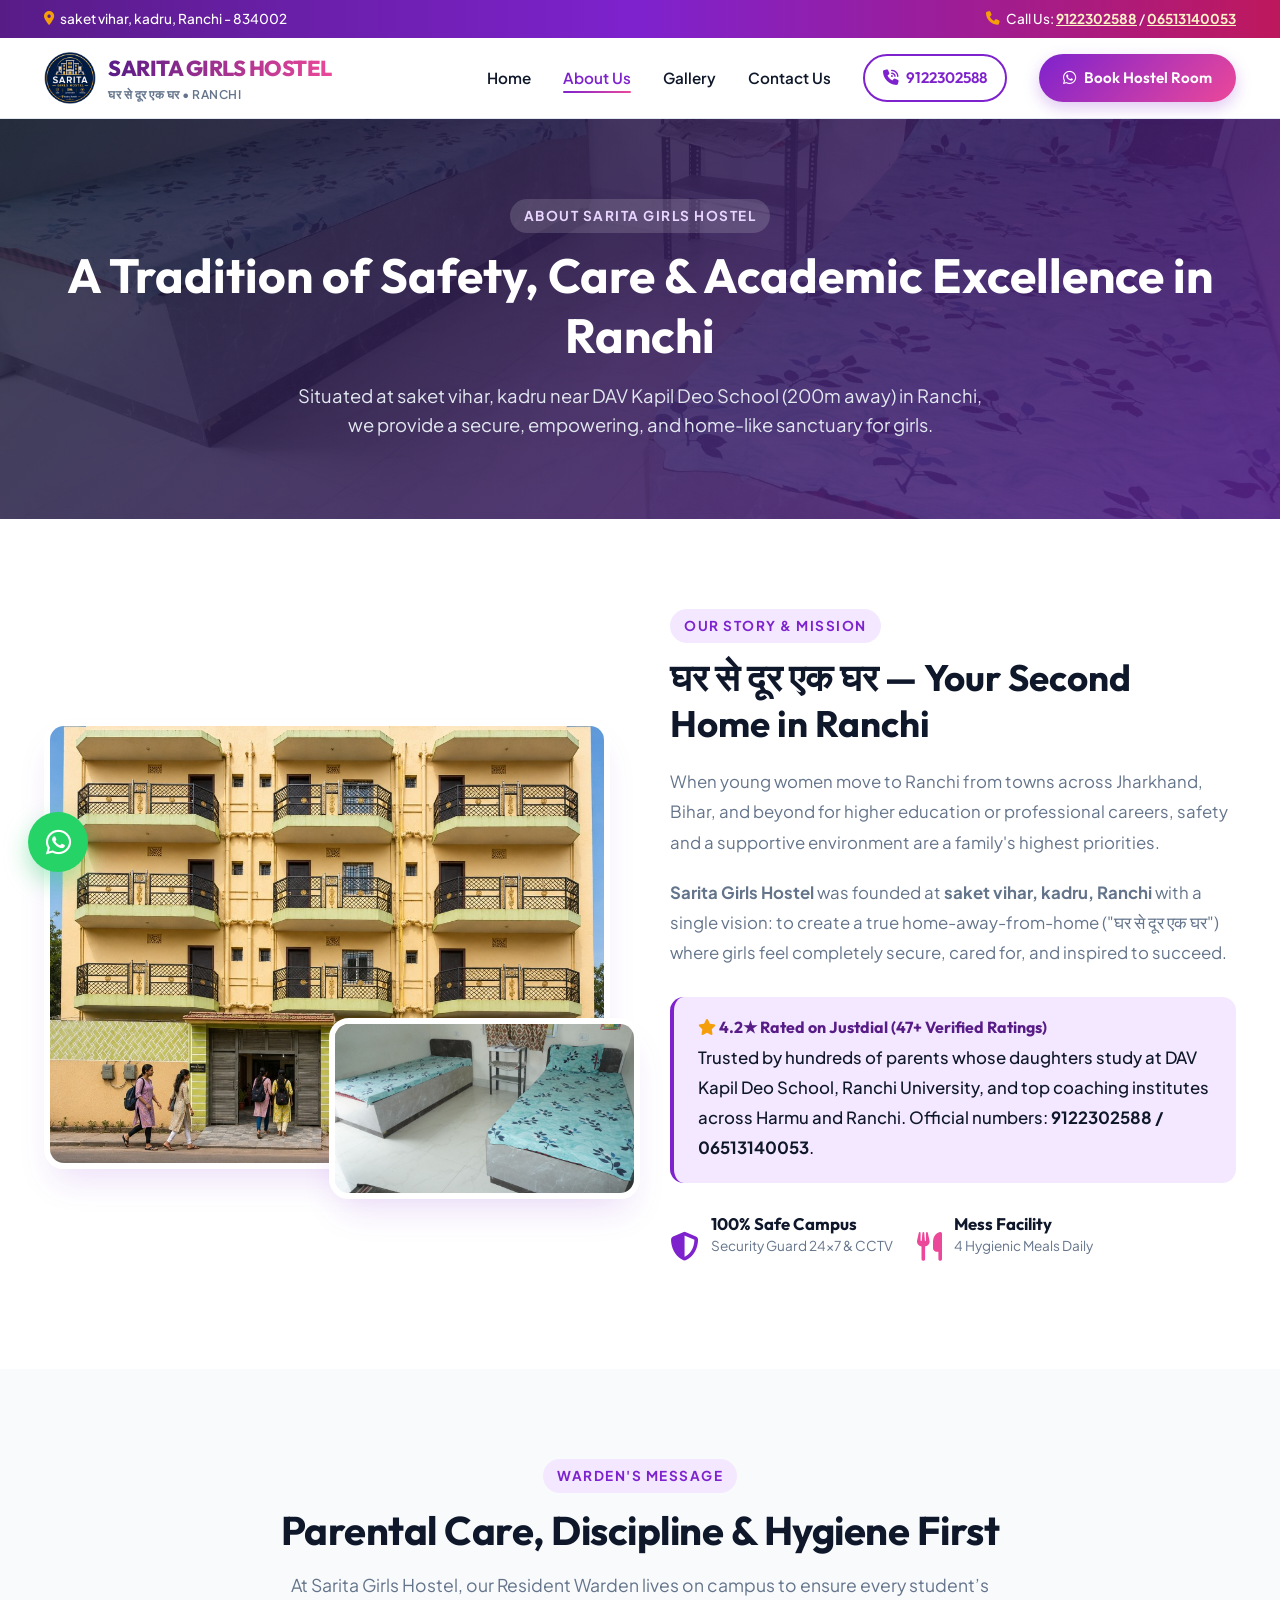
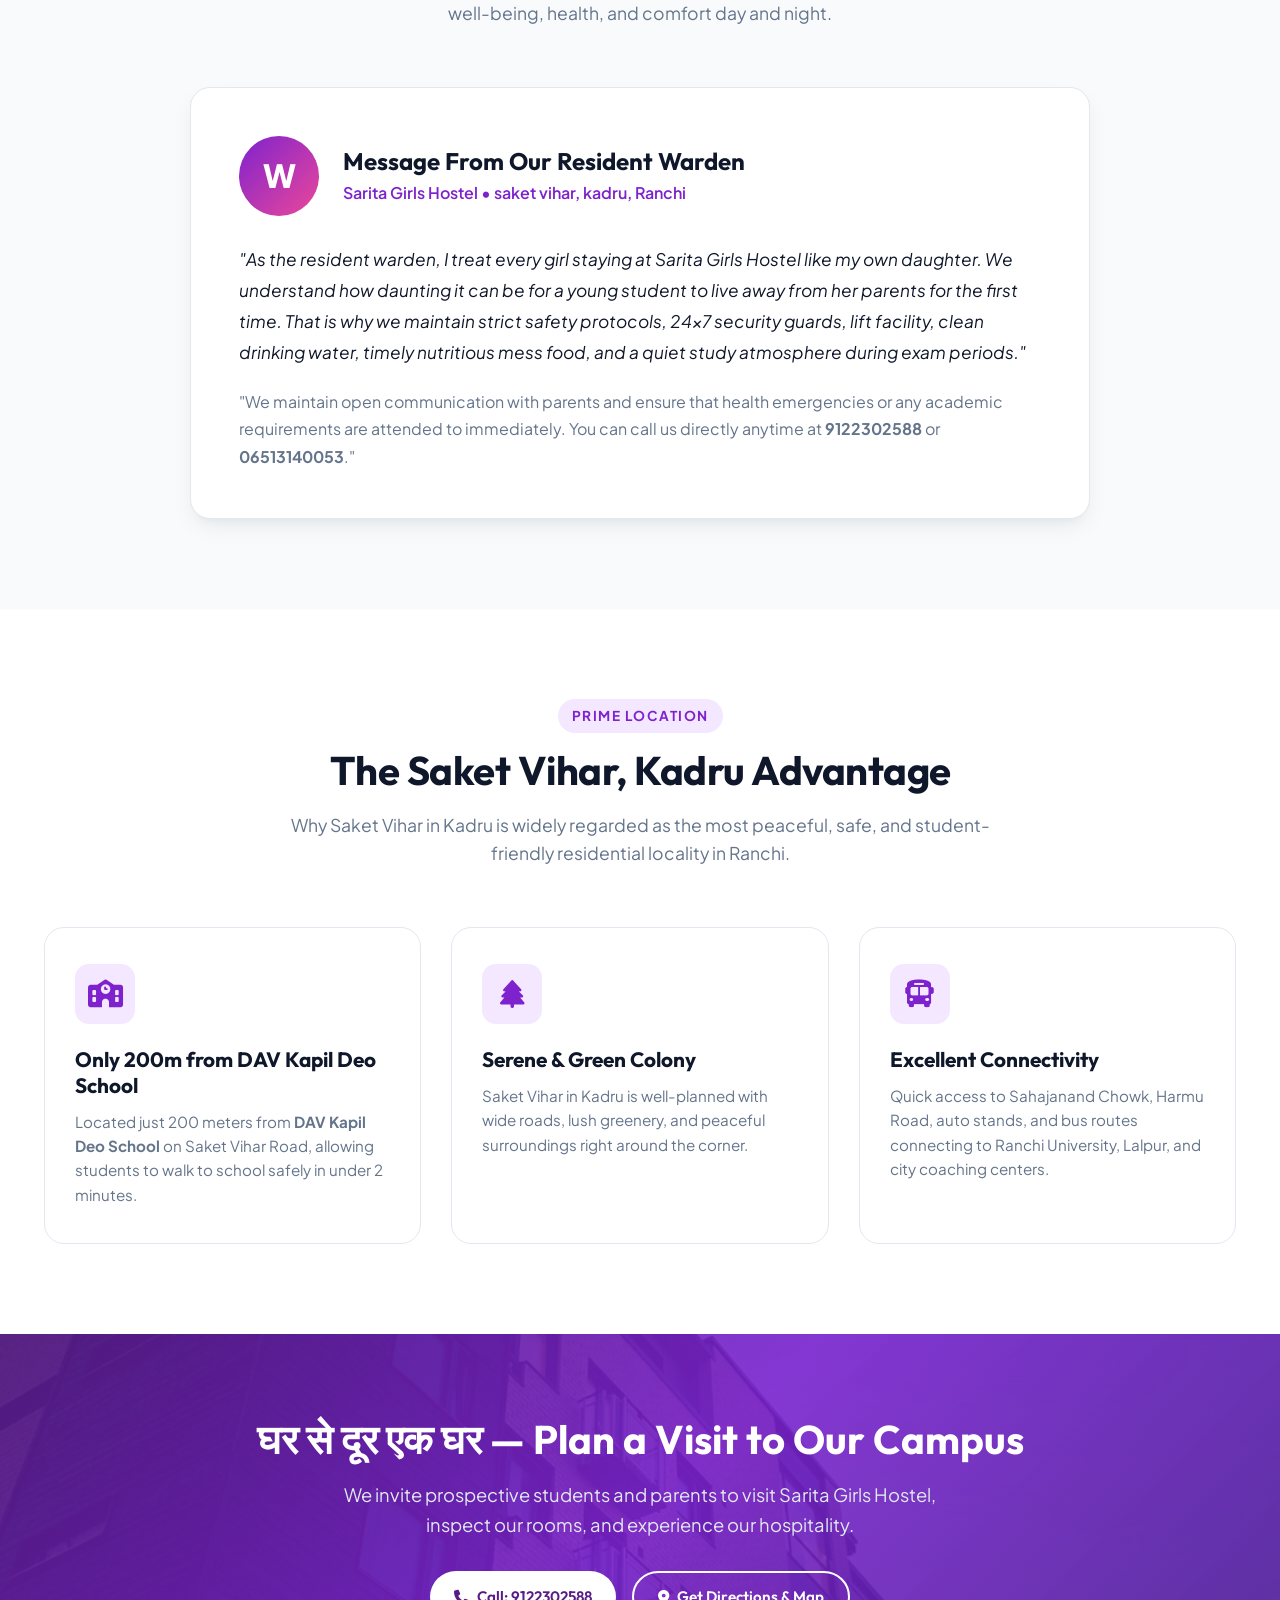
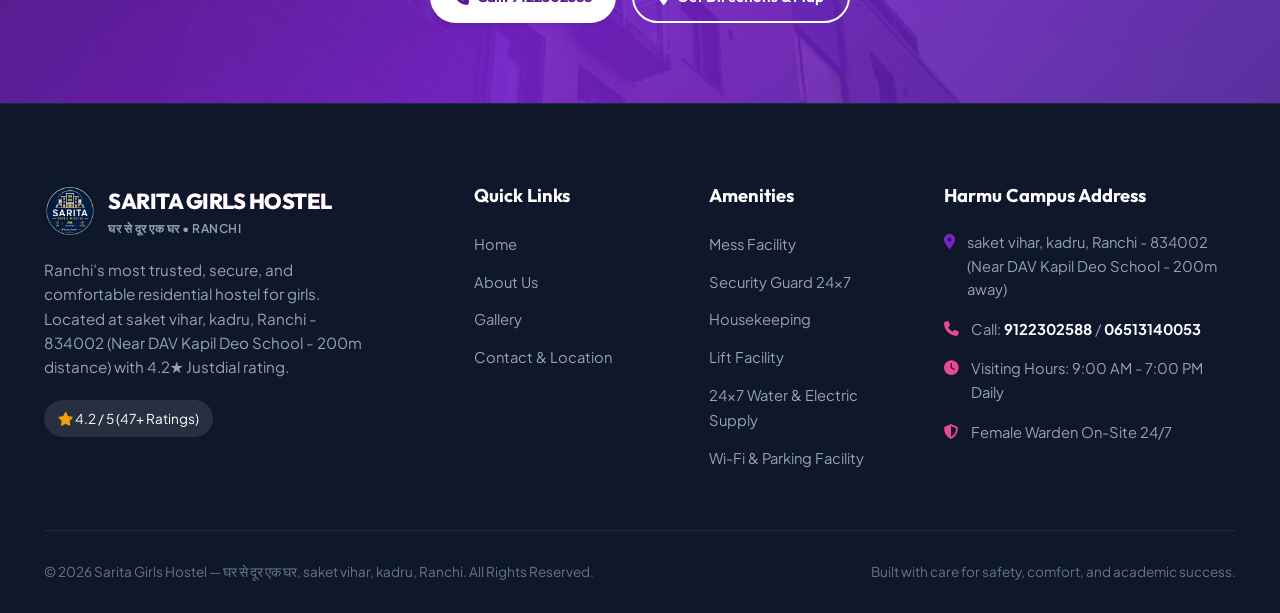
==== about.html @ 7ff2994f "first commit" ====
<!DOCTYPE html>
<html lang="en">
<head>
  <meta charset="UTF-8">
  <meta name="viewport" content="width=device-width, initial-scale=1.0">
  <title>About Us - Sarita Girls Hostel (घर से दूर एक घर) | Saket Vihar, Kadru, Ranchi</title>
  <meta name="description" content="Learn about Sarita Girls Hostel - A Home Away From Home. Saket Vihar, Kadru, Ranchi - 834002 (Near DAV Kapil Deo School).">
  <link rel="stylesheet" href="https://cdnjs.cloudflare.com/ajax/libs/font-awesome/6.5.1/css/all.min.css">
  <link rel="stylesheet" href="style.css">
</head>
<body>

  <!-- Top Announcement Bar -->
  <div class="top-bar">
    <div class="container">
      <div class="top-bar-item">
        <i class="fa-solid fa-location-dot"></i>
        <span>saket vihar, kadru, Ranchi - 834002</span>
      </div>
      <div class="top-bar-item">
        <i class="fa-solid fa-phone"></i>
        <span>Call Us: 
          <a href="tel:9122302588" style="color: #fef3c7; font-weight: 700; text-decoration: underline;">9122302588</a> / 
          <a href="tel:06513140053" style="color: #fef3c7; font-weight: 700; text-decoration: underline;">06513140053</a>
        </span>
      </div>
    </div>
  </div>

  <!-- Navigation Bar -->
  <header class="navbar" id="navbar">
    <div class="container nav-container">
      <a href="index.html" class="brand-logo">
        <img src="images/logo.png" alt="Sarita Girls Hostel Logo" class="logo-img" style="height: 52px; width: auto; object-fit: contain;">
        <div class="logo-text">
          <span class="logo-title">SARITA GIRLS HOSTEL</span>
          <span class="logo-tagline">घर से दूर एक घर • RANCHI</span>
        </div>
      </a>

      <button class="mobile-toggle" id="mobileToggle" aria-label="Toggle Navigation">
        <i class="fa-solid fa-bars"></i>
      </button>

      <ul class="nav-links" id="navLinks">
        <li><a href="index.html" class="nav-link">Home</a></li>
        <li><a href="about.html" class="nav-link active">About Us</a></li>
        <li><a href="gallery.html" class="nav-link">Gallery</a></li>
        <li><a href="contact.html" class="nav-link">Contact Us</a></li>
        <li>
          <a href="tel:9122302588" class="btn btn-outline" style="padding: 10px 18px;">
            <i class="fa-solid fa-phone-volume"></i> 9122302588
          </a>
        </li>
        <li>
          <a href="https://wa.me/919122302588?text=Hello%2C%20I%20want%20to%20book%20a%20hostel%20room%20in%20Sarita%20Girls%20Hostel" target="_blank" rel="noopener noreferrer" class="btn btn-primary">
            <i class="fa-brands fa-whatsapp"></i> Book Hostel Room
          </a>
        </li>
      </ul>
    </div>
  </header>

  <!-- About Hero Banner -->
  <section class="about-hero">
    <div class="container">
      <span class="section-tag" style="background: rgba(255,255,255,0.15); color: #e9d5ff;">ABOUT SARITA GIRLS HOSTEL</span>
      <h1>A Tradition of Safety, Care & Academic Excellence in Ranchi</h1>
      <p>
        Situated at saket vihar, kadru near DAV Kapil Deo School (200m away) in Ranchi, we provide a secure, empowering, and home-like sanctuary for girls.
      </p>
    </div>
  </section>

  <!-- Our Story & Mission Section -->
  <section class="section">
    <div class="container about-grid">
      <div class="about-image-stack">
        <div class="about-main-img">
          <img src="images/hostel-front.jpg" alt="Sarita Girls Hostel Exterior Saket Vihar Kadru Ranchi" onerror="this.src='https://images.unsplash.com/photo-1529156069898-49953e39b3ac?auto=format&fit=crop&w=800&q=80'">
        </div>
        <div class="about-sub-img">
          <img src="images/3.jpg" alt="Student Community Sarita Girls Hostel Ranchi" onerror="this.src='https://images.unsplash.com/photo-1497366216548-37526070297c?auto=format&fit=crop&w=800&q=80'">
        </div>
      </div>

      <div class="about-content">
        <span class="section-tag">OUR STORY & MISSION</span>
        <h2>घर से दूर एक घर — Your Second Home in Ranchi</h2>
        <p>
          When young women move to Ranchi from towns across Jharkhand, Bihar, and beyond for higher education or professional careers, safety and a supportive environment are a family's highest priorities.
        </p>
        <p>
          <strong>Sarita Girls Hostel</strong> was founded at <strong>saket vihar, kadru, Ranchi</strong> with a single vision: to create a true home-away-from-home ("घर से दूर एक घर") where girls feel completely secure, cared for, and inspired to succeed.
        </p>

        <div class="highlight-box">
          <h4><i class="fa-solid fa-star" style="color: var(--gold);"></i> 4.2★ Rated on Justdial (47+ Verified Ratings)</h4>
          <p>
            Trusted by hundreds of parents whose daughters study at DAV Kapil Deo School, Ranchi University, and top coaching institutes across Harmu and Ranchi. Official numbers: <strong>9122302588 / 06513140053</strong>.
          </p>
        </div>

        <div style="display: flex; gap: 24px; margin-top: 30px; flex-wrap: wrap;">
          <div style="display: flex; align-items: center; gap: 12px;">
            <i class="fa-solid fa-shield-halved" style="font-size: 1.8rem; color: var(--primary);"></i>
            <div>
              <h5 style="font-size: 1.05rem;">100% Safe Campus</h5>
              <p style="font-size: 0.85rem; color: var(--text-muted);">Security Guard 24x7 & CCTV</p>
            </div>
          </div>

          <div style="display: flex; align-items: center; gap: 12px;">
            <i class="fa-solid fa-utensils" style="font-size: 1.8rem; color: var(--accent);"></i>
            <div>
              <h5 style="font-size: 1.05rem;">Mess Facility</h5>
              <p style="font-size: 0.85rem; color: var(--text-muted);">4 Hygienic Meals Daily</p>
            </div>
          </div>
        </div>
      </div>
    </div>
  </section>

  <!-- Warden & Management Note -->
  <section class="section section-light">
    <div class="container">
      <div class="section-header">
        <span class="section-tag">WARDEN'S MESSAGE</span>
        <h2 class="section-title">Parental Care, Discipline & Hygiene First</h2>
        <p class="section-subtitle">
          At Sarita Girls Hostel, our Resident Warden lives on campus to ensure every student’s well-being, health, and comfort day and night.
        </p>
      </div>

      <div style="background: #ffffff; border-radius: var(--radius-lg); padding: 48px; border: 1px solid var(--border-color); box-shadow: var(--shadow-lg); max-width: 900px; margin: 0 auto;">
        <div style="display: flex; align-items: center; gap: 24px; margin-bottom: 28px; flex-wrap: wrap;">
          <div style="width: 80px; height: 80px; border-radius: var(--radius-full); background: linear-gradient(135deg, var(--primary) 0%, var(--accent) 100%); color: white; display: flex; align-items: center; justify-content: center; font-size: 2rem; font-weight: 800;">
            W
          </div>
          <div>
            <h3 style="font-size: 1.5rem; margin-bottom: 4px;">Message From Our Resident Warden</h3>
            <p style="color: var(--primary); font-weight: 600;">Sarita Girls Hostel • saket vihar, kadru, Ranchi</p>
          </div>
        </div>
        <p style="color: var(--text-main); font-size: 1.08rem; line-height: 1.8; margin-bottom: 20px; font-style: italic;">
          "As the resident warden, I treat every girl staying at Sarita Girls Hostel like my own daughter. We understand how daunting it can be for a young student to live away from her parents for the first time. That is why we maintain strict safety protocols, 24x7 security guards, lift facility, clean drinking water, timely nutritious mess food, and a quiet study atmosphere during exam periods."
        </p>
        <p style="color: var(--text-muted); font-size: 1rem; line-height: 1.7;">
          "We maintain open communication with parents and ensure that health emergencies or any academic requirements are attended to immediately. You can call us directly anytime at <strong>9122302588</strong> or <strong>06513140053</strong>."
        </p>
      </div>
    </div>
  </section>

  <!-- Why Harmu Housing Colony is the Best Location -->
  <section class="section">
    <div class="container">
      <div class="section-header">
        <span class="section-tag">PRIME LOCATION</span>
        <h2 class="section-title">The Saket Vihar, Kadru Advantage</h2>
        <p class="section-subtitle">
          Why Saket Vihar in Kadru is widely regarded as the most peaceful, safe, and student-friendly residential locality in Ranchi.
        </p>
      </div>

      <div class="features-grid">
        <div class="feature-card">
          <div class="feature-icon"><i class="fa-solid fa-school"></i></div>
          <h3 class="feature-title">Only 200m from DAV Kapil Deo School</h3>
          <p class="feature-desc">
            Located just 200 meters from <strong>DAV Kapil Deo School</strong> on Saket Vihar Road, allowing students to walk to school safely in under 2 minutes.
          </p>
        </div>

        <div class="feature-card">
          <div class="feature-icon"><i class="fa-solid fa-tree"></i></div>
          <h3 class="feature-title">Serene & Green Colony</h3>
          <p class="feature-desc">
            Saket Vihar in Kadru is well-planned with wide roads, lush greenery, and peaceful surroundings right around the corner.
          </p>
        </div>

        <div class="feature-card">
          <div class="feature-icon"><i class="fa-solid fa-bus"></i></div>
          <h3 class="feature-title">Excellent Connectivity</h3>
          <p class="feature-desc">
            Quick access to Sahajanand Chowk, Harmu Road, auto stands, and bus routes connecting to Ranchi University, Lalpur, and city coaching centers.
          </p>
        </div>
      </div>
    </div>
  </section>

  <!-- CTA Banner -->
  <section class="cta-section">
    <div class="container">
      <h2>घर से दूर एक घर — Plan a Visit to Our Campus</h2>
      <p>
        We invite prospective students and parents to visit Sarita Girls Hostel, inspect our rooms, and experience our hospitality.
      </p>
      <div style="display: flex; gap: 16px; justify-content: center; flex-wrap: wrap;">
        <a href="tel:9122302588" class="btn btn-white">
          <i class="fa-solid fa-phone"></i> Call: 9122302588
        </a>
        <a href="contact.html" class="btn btn-outline" style="border-color: white; color: white;">
          <i class="fa-solid fa-location-dot"></i> Get Directions & Map
        </a>
      </div>
    </div>
  </section>

  <!-- Footer -->
  <footer class="footer">
    <div class="container">
      <div class="footer-grid">
        <div class="footer-brand">
          <a href="index.html" class="brand-logo" style="color: white;">
            <img src="images/logo.png" alt="Sarita Girls Hostel Logo" class="logo-img"
              style="height: 52px; width: auto; object-fit: contain;">
            <div class="logo-text">
              <span class="logo-title" style="color: white; -webkit-text-fill-color: white;">SARITA GIRLS HOSTEL</span>
              <span class="logo-tagline" style="color: #94a3b8;">घर से दूर एक घर • RANCHI</span>
            </div>
          </a>
          <p>
            Ranchi’s most trusted, secure, and comfortable residential hostel for girls. Located at saket vihar, kadru, Ranchi - 834002 (Near DAV Kapil Deo School - 200m distance) with 4.2★ Justdial rating.
          </p>
          <div style="display: flex; gap: 12px; margin-top: 16px;">
            <span style="background: rgba(255,255,255,0.1); padding: 8px 14px; border-radius: var(--radius-full); font-size: 0.85rem;">
              <i class="fa-solid fa-star" style="color: var(--gold);"></i> 4.2 / 5 (47+ Ratings)
            </span>
          </div>
        </div>

        <div>
          <h4 class="footer-title">Quick Links</h4>
          <ul class="footer-links">
            <li><a href="index.html">Home</a></li>
            <li><a href="about.html">About Us</a></li>
            <li><a href="gallery.html">Gallery</a></li>
            <li><a href="contact.html">Contact & Location</a></li>
          </ul>
        </div>

        <div>
          <h4 class="footer-title">Amenities</h4>
          <ul class="footer-links">
            <li><a href="#">Mess Facility</a></li>
            <li><a href="#">Security Guard 24x7</a></li>
            <li><a href="#">Housekeeping</a></li>
            <li><a href="#">Lift Facility</a></li>
            <li><a href="#">24x7 Water & Electric Supply</a></li>
            <li><a href="#">Wi-Fi & Parking Facility</a></li>
          </ul>
        </div>

        <div>
          <h4 class="footer-title">Harmu Campus Address</h4>
          <ul class="footer-contact-list">
            <li>
              <i class="fa-solid fa-location-dot" style="color: var(--primary); margin-top: 4px;"></i>
              <span>saket vihar, kadru, Ranchi - 834002 (Near DAV Kapil Deo School - 200m away)</span>
            </li>
            <li>
              <i class="fa-solid fa-phone"></i>
              <span>Call: <a href="tel:9122302588" style="color: #ffffff; font-weight: 700;">9122302588</a> / <a href="tel:06513140053" style="color: #ffffff; font-weight: 700;">06513140053</a></span>
            </li>
            <li>
              <i class="fa-solid fa-clock"></i>
              <span>Visiting Hours: 9:00 AM - 7:00 PM Daily</span>
            </li>
            <li>
              <i class="fa-solid fa-shield-halved"></i>
              <span>Female Warden On-Site 24/7</span>
            </li>
          </ul>
        </div>
      </div>

      <div class="footer-bottom">
        <p>&copy; 2026 Sarita Girls Hostel — घर से दूर एक घर, saket vihar, kadru, Ranchi. All Rights Reserved.</p>
        <p>Built with care for safety, comfort, and academic success.</p>
      </div>
    </div>
  </footer>

  <!-- Floating Direct WhatsApp Button -->
  <a href="https://wa.me/919122302588" target="_blank" rel="noopener noreferrer" class="float-wa" title="Chat on WhatsApp: +91 91223 02588" aria-label="WhatsApp Inquiry">
    <i class="fa-brands fa-whatsapp"></i>
  </a>

  <!-- Modal Dialog -->
  <div class="modal-overlay" id="visitModal">
    <div class="modal-box">
      <button class="modal-close" id="closeModalBtn" aria-label="Close Modal">
        <i class="fa-solid fa-times"></i>
      </button>
      <span class="section-tag" style="margin-bottom: 8px;">CAMPUS VISIT & INQUIRY</span>
      <h3 style="font-size: 1.6rem; margin-bottom: 8px;">Schedule Your Visit to Sarita Girls Hostel</h3>
      <p style="color: var(--text-muted); font-size: 0.92rem; margin-bottom: 24px;">
        Fill out this form or call us directly at <strong>9122302588</strong> or <strong>06513140053</strong> to confirm your visit time.
      </p>

      <form id="visitForm">
        <div class="form-group">
          <label class="form-label" for="modalName">Student / Visitor Name *</label>
          <input type="text" id="modalName" class="form-input" placeholder="Enter full name" required>
        </div>

        <div class="form-grid-2">
          <div class="form-group">
            <label class="form-label" for="modalPhone">Phone / WhatsApp *</label>
            <input type="tel" id="modalPhone" class="form-input" placeholder="+91 98765 43210" required>
          </div>
          <div class="form-group">
            <label class="form-label" for="modalDate">Preferred Visit Date</label>
            <input type="date" id="modalDate" class="form-input">
          </div>
        </div>

        <div class="form-group">
          <label class="form-label" for="modalRoomSelect">Room Type Preference</label>
          <select id="modalRoomSelect" class="form-select">
            <option value="Double Sharing Room (2-Seater)">Double Sharing Room (2-Seater)</option>
            <option value="Single Private Room (1-Seater)">Single Private Room (1-Seater)</option>
            <option value="Triple Sharing Room (3-Seater)">Triple Sharing Room (3-Seater)</option>
            <option value="General Inquiry">General Inquiry / Need Guidance</option>
          </select>
        </div>

        <div class="form-group">
          <label class="form-label" for="modalMsg">Any Specific Question or Requirement?</label>
          <textarea id="modalMsg" class="form-textarea" rows="3" placeholder="E.g., Joining date, coaching institute name, meal queries..."></textarea>
        </div>

        <button type="submit" class="btn btn-primary" style="width: 100%; padding: 14px;">
          <i class="fa-solid fa-paper-plane"></i> Submit Visit Request
        </button>
      </form>
    </div>
  </div>

  <!-- Toast Notification -->
  <div class="toast" id="toastNotification">
    <i class="fa-solid fa-circle-check"></i>
    <span id="toastMessage">Success message goes here.</span>
  </div>

  <script src="script.js"></script>
</body>
</html>
---- style.css ----
@import url('https://fonts.googleapis.com/css2?family=Outfit:wght@300;400;500;600;700;800&family=Plus+Jakarta+Sans:wght@400;500;600;700&display=swap');

:root {
  --primary: #7e22ce;
  --primary-light: #a855f7;
  --primary-dark: #581c87;
  --primary-subtle: #f3e8ff;
  --accent: #ec4899;
  --accent-light: #f472b6;
  --accent-dark: #be185d;
  --gold: #f59e0b;
  --gold-light: #fef3c7;
  --emerald: #10b981;
  --emerald-light: #d1fae5;
  
  --bg-main: #ffffff;
  --bg-subtle: #f8fafc;
  --bg-card: #ffffff;
  --bg-dark: #0f172a;
  --bg-dark-subtle: #1e293b;
  
  --text-main: #0f172a;
  --text-muted: #64748b;
  --text-light: #f8fafc;
  
  --border-color: #e2e8f0;
  --border-light: rgba(168, 85, 247, 0.15);
  
  --shadow-sm: 0 1px 3px rgba(15, 23, 42, 0.06), 0 1px 2px rgba(15, 23, 42, 0.04);
  --shadow-md: 0 4px 6px -1px rgba(15, 23, 42, 0.08), 0 2px 4px -1px rgba(15, 23, 42, 0.04);
  --shadow-lg: 0 10px 25px -5px rgba(15, 23, 42, 0.08), 0 8px 10px -6px rgba(15, 23, 42, 0.04);
  --shadow-xl: 0 20px 35px -10px rgba(126, 34, 206, 0.15);
  --shadow-glow: 0 0 25px rgba(168, 85, 247, 0.25);

  --radius-sm: 8px;
  --radius-md: 14px;
  --radius-lg: 20px;
  --radius-full: 9999px;
  
  --transition: all 0.3s cubic-bezier(0.4, 0, 0.2, 1);
}

* {
  margin: 0;
  padding: 0;
  box-sizing: border-box;
  word-wrap: break-word;
  overflow-wrap: break-word;
}

img, iframe, video {
  max-width: 100%;
  height: auto;
}

html {
  scroll-behavior: smooth;
  width: 100%;
  max-width: 100%;
  overflow-x: hidden !important;
  position: relative;
}

body {
  font-family: 'Plus Jakarta Sans', sans-serif;
  color: var(--text-main);
  background-color: var(--bg-main);
  line-height: 1.6;
  width: 100%;
  max-width: 100%;
  overflow-x: hidden !important;
  position: relative;
  -webkit-font-smoothing: antialiased;
}

h1, h2, h3, h4, h5, h6 {
  font-family: 'Outfit', sans-serif;
  font-weight: 700;
  line-height: 1.25;
  color: var(--text-main);
}

a {
  text-decoration: none;
  color: inherit;
  transition: var(--transition);
}

img {
  max-width: 100%;
  height: auto;
  display: block;
}

/* Container */
.container {
  width: 100%;
  max-width: 1240px;
  margin: 0 auto;
  padding: 0 24px;
}

/* Top Announcement Bar */
.top-bar {
  background: linear-gradient(90deg, var(--primary-dark) 0%, var(--primary) 50%, var(--accent-dark) 100%);
  color: #ffffff;
  font-size: 0.85rem;
  font-weight: 500;
  padding: 8px 0;
  text-align: center;
}

.top-bar .container {
  display: flex;
  justify-content: space-between;
  align-items: center;
  flex-wrap: wrap;
  gap: 12px;
}

.top-bar-item {
  display: flex;
  align-items: center;
  gap: 6px;
}

.top-bar-item i {
  color: var(--gold);
}

/* Navigation */
.navbar {
  position: sticky;
  top: 0;
  z-index: 1000;
  background: rgba(255, 255, 255, 0.92);
  backdrop-filter: blur(12px);
  -webkit-backdrop-filter: blur(12px);
  border-bottom: 1px solid var(--border-color);
  transition: var(--transition);
}

.navbar.scrolled {
  box-shadow: var(--shadow-md);
}

.nav-container {
  display: flex;
  justify-content: space-between;
  align-items: center;
  height: 80px;
}

.brand-logo {
  display: flex;
  align-items: center;
  gap: 12px;
}

.logo-img {
  height: 52px;
  width: auto;
  object-fit: contain;
  transition: transform 0.3s ease;
}

.brand-logo:hover .logo-img {
  transform: scale(1.05);
}

.logo-text {
  display: flex;
  flex-direction: column;
}

.logo-title {
  font-family: 'Outfit', sans-serif;
  font-weight: 800;
  font-size: 1.35rem;
  background: linear-gradient(90deg, var(--primary-dark), var(--accent));
  -webkit-background-clip: text;
  -webkit-text-fill-color: transparent;
  letter-spacing: -0.5px;
}

.logo-tagline {
  font-size: 0.75rem;
  color: var(--text-muted);
  font-weight: 600;
  letter-spacing: 0.5px;
  text-transform: uppercase;
}

.nav-links {
  display: flex;
  align-items: center;
  gap: 32px;
  list-style: none;
}

.nav-link {
  font-weight: 600;
  font-size: 0.95rem;
  color: var(--text-main);
  position: relative;
  padding: 6px 0;
}

.nav-link:hover,
.nav-link.active {
  color: var(--primary);
}

.nav-link::after {
  content: '';
  position: absolute;
  bottom: 0;
  left: 0;
  width: 0%;
  height: 2px;
  background: linear-gradient(90deg, var(--primary), var(--accent));
  transition: var(--transition);
  border-radius: 2px;
}

.nav-link:hover::after,
.nav-link.active::after {
  width: 100%;
}

/* Buttons */
.btn {
  display: inline-flex;
  align-items: center;
  justify-content: center;
  gap: 8px;
  font-family: 'Outfit', sans-serif;
  font-weight: 600;
  font-size: 0.95rem;
  padding: 12px 24px;
  border-radius: var(--radius-full);
  border: none;
  cursor: pointer;
  transition: var(--transition);
  text-align: center;
}

.btn-primary {
  background: linear-gradient(135deg, var(--primary) 0%, var(--accent) 100%);
  color: #ffffff;
  box-shadow: 0 6px 16px rgba(126, 34, 206, 0.25);
}

.btn-primary:hover {
  transform: translateY(-2px);
  box-shadow: 0 10px 22px rgba(126, 34, 206, 0.35);
}

.btn-secondary {
  background: var(--primary-subtle);
  color: var(--primary-dark);
}

.btn-secondary:hover {
  background: #e9d5ff;
  transform: translateY(-2px);
}

.btn-outline {
  background: transparent;
  color: var(--primary);
  border: 2px solid var(--primary);
}

.btn-outline:hover {
  background: var(--primary);
  color: #ffffff;
  transform: translateY(-2px);
}

.btn-white {
  background: #ffffff;
  color: var(--primary-dark);
  box-shadow: var(--shadow-md);
}

.btn-white:hover {
  background: #f8fafc;
  transform: translateY(-2px);
}

/* Mobile Toggle */
.mobile-toggle {
  display: none;
  background: none;
  border: none;
  font-size: 1.5rem;
  color: var(--text-main);
  cursor: pointer;
}

/* Hero Section */
.hero {
  position: relative;
  padding: 80px 0 100px;
  background: radial-gradient(circle at 80% 20%, rgba(236, 72, 153, 0.08) 0%, rgba(126, 34, 206, 0.05) 40%, transparent 80%),
              linear-gradient(180deg, rgba(255, 255, 255, 0.94) 0%, rgba(248, 250, 252, 0.96) 100%),
              url('images/exterior.jpg') center/cover no-repeat;
  overflow: hidden;
}

.hero-grid {
  display: grid;
  grid-template-columns: 1.1fr 0.9fr;
  align-items: center;
  gap: 50px;
}

.hero-badge {
  display: inline-flex;
  align-items: center;
  gap: 8px;
  background: #fef3c7;
  color: #b45309;
  font-weight: 700;
  font-size: 0.85rem;
  padding: 6px 14px;
  border-radius: var(--radius-full);
  margin-bottom: 20px;
  border: 1px solid #fde68a;
  box-shadow: var(--shadow-sm);
}

.hero-badge i {
  color: var(--gold);
}

.hero-title {
  font-size: 3.5rem;
  letter-spacing: -1.5px;
  margin-bottom: 20px;
  color: var(--text-main);
}

.hero-title span {
  background: linear-gradient(135deg, var(--primary) 0%, var(--accent) 100%);
  -webkit-background-clip: text;
  -webkit-text-fill-color: transparent;
}

.hero-subtitle {
  font-size: 1.15rem;
  color: var(--text-muted);
  margin-bottom: 32px;
  max-width: 580px;
}

.hero-location-tag {
  display: inline-flex;
  align-items: center;
  gap: 8px;
  background: #f1f5f9;
  color: var(--text-main);
  font-weight: 600;
  font-size: 0.9rem;
  padding: 8px 16px;
  border-radius: var(--radius-sm);
  margin-bottom: 30px;
  border-left: 4px solid var(--primary);
}

.hero-actions {
  display: flex;
  align-items: center;
  gap: 16px;
  flex-wrap: wrap;
}

.hero-stats {
  display: grid;
  grid-template-columns: repeat(4, 1fr);
  gap: 32px;
  width: 100%;
  margin-top: 60px;
  padding-top: 36px;
  border-top: 1px solid var(--border-color);
  text-align: center;
}

.stat-item {
  display: flex;
  flex-direction: column;
  align-items: center;
  text-align: center;
}

.stat-value {
  font-family: 'Outfit', sans-serif;
  font-size: 1.85rem;
  font-weight: 800;
  color: var(--primary-dark);
}

.stat-label {
  font-size: 0.85rem;
  color: var(--text-muted);
  font-weight: 600;
}

/* Hero Image Collage */
.hero-visual {
  position: relative;
}

.hero-card-img {
  position: relative;
  border-radius: 28px;
  overflow: hidden;
  box-shadow: 0 30px 70px -15px rgba(126, 34, 206, 0.4), 0 0 50px -10px rgba(236, 72, 153, 0.25);
  border: 4px solid #ffffff;
  transition: transform 0.6s cubic-bezier(0.16, 1, 0.3, 1), box-shadow 0.6s ease;
}

.hero-card-img:hover {
  transform: translateY(-8px);
  box-shadow: 0 40px 90px -15px rgba(126, 34, 206, 0.55), 0 0 65px -5px rgba(236, 72, 153, 0.35);
}

.hero-card-img img {
  width: 100%;
  height: 480px;
  object-fit: cover;
  display: block;
  transition: transform 0.8s cubic-bezier(0.16, 1, 0.3, 1);
}

.hero-card-img:hover img {
  transform: scale(1.04);
}

/* Stunning Trust Strip Below Hero Image */
.hero-trust-bar {
  margin-top: 24px;
  display: grid;
  grid-template-columns: repeat(3, 1fr);
  gap: 16px;
}

.trust-badge-item {
  background: rgba(255, 255, 255, 0.95);
  backdrop-filter: blur(12px);
  border: 1px solid rgba(226, 232, 240, 0.9);
  padding: 16px 14px;
  border-radius: var(--radius-md);
  box-shadow: 0 10px 25px -5px rgba(15, 23, 42, 0.08);
  display: flex;
  align-items: center;
  gap: 12px;
  transition: all 0.3s ease;
}

.trust-badge-item:hover {
  transform: translateY(-4px);
  box-shadow: 0 15px 30px -5px rgba(126, 34, 206, 0.18);
  border-color: var(--primary-light);
  background: #ffffff;
}

.trust-icon {
  width: 46px;
  height: 46px;
  border-radius: 12px;
  display: flex;
  align-items: center;
  justify-content: center;
  font-size: 1.25rem;
  flex-shrink: 0;
}

.trust-text h4 {
  font-size: 0.92rem;
  font-weight: 700;
  color: var(--text-main);
  margin-bottom: 2px;
}

.trust-text p {
  font-size: 0.76rem;
  color: var(--text-muted);
  margin: 0;
  line-height: 1.3;
}

/* Section Common */
.section {
  padding: 90px 0;
}

.section-light {
  background-color: var(--bg-subtle);
}

.section-dark {
  background-color: var(--bg-dark);
  color: #ffffff;
}

.section-header {
  text-align: center;
  max-width: 720px;
  margin: 0 auto 60px;
}

.section-header.left-align {
  text-align: left;
  margin: 0 0 40px;
}

.section-tag {
  display: inline-block;
  font-size: 0.85rem;
  font-weight: 700;
  color: var(--primary);
  text-transform: uppercase;
  letter-spacing: 1.5px;
  margin-bottom: 12px;
  background: var(--primary-subtle);
  padding: 6px 14px;
  border-radius: var(--radius-full);
}

.section-title {
  font-size: 2.5rem;
  margin-bottom: 16px;
  letter-spacing: -0.5px;
}

.section-subtitle {
  font-size: 1.1rem;
  color: var(--text-muted);
}

.section-dark .section-title {
  color: #ffffff;
}

.section-dark .section-subtitle {
  color: #94a3b8;
}

/* Quick Filter Bar */
.filter-card {
  background: #ffffff;
  padding: 24px 32px;
  border-radius: var(--radius-lg);
  box-shadow: var(--shadow-lg);
  margin-top: -50px;
  position: relative;
  z-index: 10;
  border: 1px solid var(--border-color);
  display: flex;
  align-items: center;
  justify-content: space-between;
  gap: 24px;
  flex-wrap: wrap;
}

.filter-group {
  display: flex;
  align-items: center;
  gap: 16px;
  flex: 1;
  min-width: 200px;
}

.filter-icon {
  width: 44px;
  height: 44px;
  border-radius: var(--radius-sm);
  background: var(--primary-subtle);
  color: var(--primary);
  display: flex;
  align-items: center;
  justify-content: center;
  font-size: 1.2rem;
}

.filter-select {
  border: none;
  background: transparent;
  font-family: inherit;
  font-weight: 600;
  font-size: 1rem;
  color: var(--text-main);
  outline: none;
  cursor: pointer;
  width: 100%;
}

.filter-divider {
  width: 1px;
  height: 40px;
  background: var(--border-color);
}

/* Features / Highlights Grid */
.features-grid {
  display: grid;
  grid-template-columns: repeat(auto-fit, minmax(320px, 1fr));
  gap: 30px;
}

.feature-card {
  background: #ffffff;
  padding: 36px 30px;
  border-radius: var(--radius-lg);
  border: 1px solid var(--border-color);
  transition: var(--transition);
  position: relative;
  overflow: hidden;
}

.feature-card::before {
  content: '';
  position: absolute;
  top: 0;
  left: 0;
  width: 100%;
  height: 4px;
  background: linear-gradient(90deg, var(--primary), var(--accent));
  opacity: 0;
  transition: var(--transition);
}

.feature-card:hover {
  transform: translateY(-8px);
  box-shadow: var(--shadow-lg);
  border-color: var(--primary-light);
}

.feature-card:hover::before {
  opacity: 1;
}

.feature-icon {
  width: 60px;
  height: 60px;
  border-radius: var(--radius-md);
  background: var(--primary-subtle);
  color: var(--primary);
  display: flex;
  align-items: center;
  justify-content: center;
  font-size: 1.75rem;
  margin-bottom: 22px;
  transition: var(--transition);
}

.feature-card:hover .feature-icon {
  background: var(--primary);
  color: #ffffff;
}

.feature-title {
  font-size: 1.3rem;
  margin-bottom: 12px;
}

.feature-desc {
  color: var(--text-muted);
  font-size: 0.95rem;
}

/* Rooms & Tariff Grid */
.rooms-grid {
  display: grid;
  grid-template-columns: repeat(auto-fit, minmax(340px, 1fr));
  gap: 30px;
}

.room-card {
  background: #ffffff;
  border-radius: var(--radius-lg);
  overflow: hidden;
  box-shadow: var(--shadow-md);
  border: 1px solid var(--border-color);
  transition: var(--transition);
  display: flex;
  flex-direction: column;
}

.room-card:hover {
  transform: translateY(-8px);
  box-shadow: var(--shadow-xl);
}

.room-image-wrap {
  position: relative;
  height: 240px;
  overflow: hidden;
}

.room-image-wrap img {
  width: 100%;
  height: 100%;
  object-fit: cover;
  transition: transform 0.6s ease;
}

.room-card:hover .room-image-wrap img {
  transform: scale(1.06);
}

.room-tag {
  position: absolute;
  top: 16px;
  left: 16px;
  background: var(--primary);
  color: white;
  font-size: 0.8rem;
  font-weight: 700;
  padding: 6px 14px;
  border-radius: var(--radius-full);
  box-shadow: var(--shadow-sm);
}

.room-badge-right {
  position: absolute;
  top: 16px;
  right: 16px;
  background: rgba(255, 255, 255, 0.95);
  color: var(--emerald);
  font-size: 0.8rem;
  font-weight: 700;
  padding: 6px 12px;
  border-radius: var(--radius-full);
  display: flex;
  align-items: center;
  gap: 4px;
}

.room-content {
  padding: 28px;
  flex-grow: 1;
  display: flex;
  flex-direction: column;
}

.room-title {
  font-size: 1.4rem;
  margin-bottom: 8px;
}

.room-location {
  display: flex;
  align-items: center;
  gap: 6px;
  color: var(--text-muted);
  font-size: 0.9rem;
  margin-bottom: 20px;
}

.room-features {
  list-style: none;
  margin-bottom: 24px;
  display: flex;
  flex-direction: column;
  gap: 10px;
}

.room-features li {
  display: flex;
  align-items: center;
  gap: 10px;
  font-size: 0.92rem;
  color: var(--text-main);
}

.room-features li i {
  color: var(--primary);
  font-size: 1rem;
}

.room-footer {
  margin-top: auto;
  padding-top: 20px;
  border-top: 1px solid var(--border-color);
  display: flex;
  align-items: center;
  justify-content: space-between;
}

.room-price-wrap .price-label {
  font-size: 0.8rem;
  color: var(--text-muted);
  display: block;
}

.room-price-wrap .price-value {
  font-family: 'Outfit', sans-serif;
  font-size: 1.5rem;
  font-weight: 800;
  color: var(--primary-dark);
}

.room-price-wrap .price-period {
  font-size: 0.85rem;
  color: var(--text-muted);
}

/* Photo Gallery Grid */
.gallery-filter {
  display: flex;
  justify-content: center;
  align-items: center;
  gap: 12px;
  flex-wrap: wrap;
  margin-bottom: 40px;
}

.filter-btn {
  background: #ffffff;
  border: 1px solid var(--border-color);
  color: var(--text-main);
  padding: 8px 20px;
  border-radius: var(--radius-full);
  font-weight: 600;
  font-size: 0.9rem;
  cursor: pointer;
  transition: var(--transition);
}

.filter-btn:hover,
.filter-btn.active {
  background: var(--primary);
  color: #ffffff;
  border-color: var(--primary);
  box-shadow: 0 4px 12px rgba(126, 34, 206, 0.25);
}

.gallery-grid {
  display: grid;
  grid-template-columns: repeat(auto-fill, minmax(350px, 1fr));
  gap: 24px;
}

.gallery-item {
  position: relative;
  border-radius: var(--radius-lg);
  overflow: hidden;
  height: 280px;
  box-shadow: var(--shadow-md);
  cursor: pointer;
}

.gallery-item img {
  width: 100%;
  height: 100%;
  object-fit: cover;
  transition: transform 0.6s ease;
}

.gallery-item:hover img {
  transform: scale(1.08);
}

.gallery-overlay {
  position: absolute;
  bottom: 0;
  left: 0;
  width: 100%;
  background: linear-gradient(180deg, transparent 0%, rgba(15, 23, 42, 0.85) 100%);
  padding: 24px;
  color: white;
  transform: translateY(10px);
  opacity: 0.9;
  transition: var(--transition);
}

.gallery-item:hover .gallery-overlay {
  transform: translateY(0);
  opacity: 1;
}

.gallery-overlay h4 {
  font-size: 1.15rem;
  margin-bottom: 4px;
  color: white;
}

.gallery-overlay p {
  font-size: 0.85rem;
  color: #e2e8f0;
}

/* Testimonials / Justdial Reviews */
.reviews-banner {
  display: flex;
  align-items: center;
  justify-content: space-between;
  background: linear-gradient(135deg, var(--primary-dark) 0%, var(--primary) 100%);
  color: white;
  padding: 28px 36px;
  border-radius: var(--radius-lg);
  margin-bottom: 40px;
  box-shadow: var(--shadow-xl);
  flex-wrap: wrap;
  gap: 20px;
}

.reviews-badge-big {
  display: flex;
  align-items: center;
  gap: 20px;
}

.reviews-score {
  font-family: 'Outfit', sans-serif;
  font-size: 2.8rem;
  font-weight: 800;
  color: var(--gold);
  line-height: 1;
}

.reviews-text h3 {
  color: white;
  font-size: 1.35rem;
  margin-bottom: 4px;
  font-weight: 700;
}

.reviews-stars {
  color: var(--gold);
  font-size: 1.15rem;
  margin-bottom: 4px;
}

.testimonials-grid {
  display: grid;
  grid-template-columns: repeat(auto-fit, minmax(340px, 1fr));
  gap: 30px;
}

.testimonial-card {
  background: #ffffff;
  padding: 32px;
  border-radius: var(--radius-lg);
  border: 1px solid var(--border-color);
  box-shadow: var(--shadow-md);
  position: relative;
  display: flex;
  flex-direction: column;
}

.quote-icon {
  position: absolute;
  top: 24px;
  right: 28px;
  font-size: 2.5rem;
  color: var(--primary-subtle);
}

.testimonial-stars {
  color: var(--gold);
  margin-bottom: 16px;
  font-size: 0.95rem;
}

.testimonial-text {
  font-size: 1rem;
  color: var(--text-main);
  margin-bottom: 24px;
  font-style: italic;
  line-height: 1.7;
}

.testimonial-user {
  display: flex;
  align-items: center;
  gap: 14px;
  margin-top: auto;
}

.user-avatar {
  width: 50px;
  height: 50px;
  border-radius: var(--radius-full);
  background: var(--primary-subtle);
  color: var(--primary);
  display: flex;
  align-items: center;
  justify-content: center;
  font-weight: 700;
  font-size: 1.2rem;
}

.user-info h5 {
  font-size: 1rem;
  margin-bottom: 2px;
}

.user-info p {
  font-size: 0.82rem;
  color: var(--text-muted);
}

/* FAQ Accordion */
.faq-container {
  max-width: 800px;
  margin: 0 auto;
}

.faq-item {
  background: #ffffff;
  border-radius: var(--radius-md);
  border: 1px solid var(--border-color);
  margin-bottom: 16px;
  overflow: hidden;
  transition: var(--transition);
}

.faq-item.active {
  border-color: var(--primary);
  box-shadow: var(--shadow-md);
}

.faq-question {
  display: flex;
  align-items: center;
  justify-content: space-between;
  padding: 22px 28px;
  cursor: pointer;
  font-weight: 600;
  font-size: 1.1rem;
  color: var(--text-main);
}

.faq-question i {
  color: var(--primary);
  transition: var(--transition);
}

.faq-item.active .faq-question i {
  transform: rotate(180deg);
}

.faq-answer {
  max-height: 0;
  overflow: hidden;
  transition: max-height 0.4s ease;
  padding: 0 28px;
  color: var(--text-muted);
  font-size: 0.96rem;
  line-height: 1.7;
}

.faq-item.active .faq-answer {
  max-height: 300px;
  padding: 0 28px 24px;
}

/* About Us Section styling */
.about-hero {
  background: linear-gradient(135deg, rgba(15, 23, 42, 0.82) 0%, rgba(88, 28, 135, 0.85) 100%),
              url('images/1.jpg') center/cover no-repeat;
  color: white;
  padding: 80px 0;
  text-align: center;
  position: relative;
  overflow: hidden;
}

.about-hero h1 {
  font-size: 3rem;
  color: white;
  margin-bottom: 16px;
}

.about-hero p {
  font-size: 1.15rem;
  color: #e2e8f0;
  max-width: 700px;
  margin: 0 auto;
}

.about-grid {
  display: grid;
  grid-template-columns: 1fr 1fr;
  align-items: center;
  gap: 60px;
}

.about-image-stack {
  position: relative;
}

.about-main-img {
  border-radius: var(--radius-lg);
  overflow: hidden;
  box-shadow: var(--shadow-xl);
  border: 6px solid #ffffff;
}

.about-sub-img {
  position: absolute;
  bottom: -30px;
  right: -30px;
  width: 55%;
  border-radius: var(--radius-lg);
  overflow: hidden;
  box-shadow: var(--shadow-xl);
  border: 6px solid #ffffff;
}

.about-content h2 {
  font-size: 2.3rem;
  margin-bottom: 20px;
}

.about-content p {
  color: var(--text-muted);
  font-size: 1.05rem;
  margin-bottom: 20px;
  line-height: 1.8;
}

.highlight-box {
  background: var(--primary-subtle);
  border-left: 4px solid var(--primary);
  padding: 20px 24px;
  border-radius: var(--radius-md);
  margin: 28px 0;
}

.highlight-box h4 {
  color: var(--primary-dark);
  margin-bottom: 6px;
}

.highlight-box p {
  margin: 0;
  color: var(--text-main);
  font-weight: 500;
}

/* Contact Page Styling */
.contact-grid {
  display: grid;
  grid-template-columns: 1fr 1.2fr;
  gap: 50px;
}

.contact-info-card {
  background: #ffffff;
  border-radius: var(--radius-lg);
  padding: 40px;
  border: 1px solid var(--border-color);
  box-shadow: var(--shadow-md);
}

.contact-item {
  display: flex;
  align-items: flex-start;
  gap: 20px;
  margin-bottom: 30px;
}

.contact-item-icon {
  width: 50px;
  height: 50px;
  border-radius: var(--radius-md);
  background: var(--primary-subtle);
  color: var(--primary);
  display: flex;
  align-items: center;
  justify-content: center;
  font-size: 1.4rem;
  flex-shrink: 0;
}

.contact-item-content h4 {
  font-size: 1.1rem;
  margin-bottom: 4px;
}

.contact-item-content p {
  color: var(--text-muted);
  font-size: 0.95rem;
  margin-bottom: 4px;
}

.contact-item-content a {
  color: var(--primary);
  font-weight: 600;
}

.form-card {
  background: #ffffff;
  border-radius: var(--radius-lg);
  padding: 40px;
  border: 1px solid var(--border-color);
  box-shadow: var(--shadow-lg);
}

.form-group {
  margin-bottom: 24px;
}

.form-label {
  display: block;
  font-weight: 600;
  font-size: 0.92rem;
  margin-bottom: 8px;
  color: var(--text-main);
}

.form-input,
.form-select,
.form-textarea {
  width: 100%;
  padding: 14px 18px;
  border-radius: var(--radius-sm);
  border: 1px solid var(--border-color);
  font-family: inherit;
  font-size: 0.95rem;
  color: var(--text-main);
  transition: var(--transition);
  background: var(--bg-subtle);
}

.form-input:focus,
.form-select:focus,
.form-textarea:focus {
  outline: none;
  border-color: var(--primary);
  background: #ffffff;
  box-shadow: 0 0 0 4px var(--primary-subtle);
}

.form-grid-2 {
  display: grid;
  grid-template-columns: 1fr 1fr;
  gap: 20px;
}

/* Map frame */
.map-container {
  border-radius: var(--radius-lg);
  overflow: hidden;
  box-shadow: var(--shadow-lg);
  border: 1px solid var(--border-color);
  height: 420px;
}

.map-container iframe {
  width: 100%;
  height: 100%;
  border: 0;
}

/* Modal Popup */
.modal-overlay {
  position: fixed;
  top: 0;
  left: 0;
  width: 100%;
  height: 100%;
  background: rgba(15, 23, 42, 0.75);
  backdrop-filter: blur(6px);
  z-index: 2000;
  display: flex;
  align-items: center;
  justify-content: center;
  padding: 24px;
  opacity: 0;
  visibility: hidden;
  transition: var(--transition);
}

.modal-overlay.active {
  opacity: 1;
  visibility: visible;
}

.modal-box {
  background: #ffffff;
  width: 100%;
  max-width: 550px;
  border-radius: var(--radius-lg);
  box-shadow: var(--shadow-xl);
  padding: 36px;
  position: relative;
  transform: translateY(20px);
  transition: var(--transition);
  max-height: 90vh;
  overflow-y: auto;
}

.modal-overlay.active .modal-box {
  transform: translateY(0);
}

.modal-close {
  position: absolute;
  top: 24px;
  right: 24px;
  background: var(--bg-subtle);
  border: none;
  width: 36px;
  height: 36px;
  border-radius: var(--radius-full);
  display: flex;
  align-items: center;
  justify-content: center;
  cursor: pointer;
  color: var(--text-muted);
  font-size: 1.1rem;
  transition: var(--transition);
}

.modal-close:hover {
  background: #fee2e2;
  color: #ef4444;
}

/* Toast Notification */
.toast {
  position: fixed;
  bottom: 30px;
  right: 30px;
  background: var(--bg-dark);
  color: #ffffff;
  padding: 18px 26px;
  border-radius: var(--radius-md);
  box-shadow: var(--shadow-xl);
  display: flex;
  align-items: center;
  gap: 14px;
  z-index: 3000;
  border-left: 4px solid var(--emerald);
  transform: translateY(100px);
  opacity: 0;
  transition: var(--transition);
}

.toast.show {
  transform: translateY(0);
  opacity: 1;
}

.toast i {
  color: var(--emerald);
  font-size: 1.4rem;
}

/* CTA Section */
.cta-section {
  background: linear-gradient(135deg, rgba(88, 28, 135, 0.88) 0%, rgba(126, 34, 206, 0.88) 50%, rgba(76, 29, 149, 0.90) 100%),
              url('images/exterior.jpg') center/cover no-repeat;
  color: #ffffff;
  padding: 80px 0;
  text-align: center;
  position: relative;
  overflow: hidden;
}

.cta-section h2 {
  color: white;
  font-size: 2.5rem;
  margin-bottom: 16px;
}

.cta-section p {
  color: #e2e8f0;
  font-size: 1.15rem;
  max-width: 640px;
  margin: 0 auto 32px;
}

/* Footer */
.footer {
  background: var(--bg-dark);
  color: #ffffff;
  padding: 80px 0 30px;
  border-top: 1px solid rgba(255, 255, 255, 0.08);
}

.footer-grid {
  display: grid;
  grid-template-columns: 2fr 1fr 1fr 1.5fr;
  gap: 40px;
  margin-bottom: 60px;
}

.footer-brand p {
  color: #94a3b8;
  font-size: 0.95rem;
  margin: 20px 0;
  max-width: 320px;
}

.footer-title {
  color: #ffffff;
  font-size: 1.15rem;
  margin-bottom: 24px;
}

.footer-links {
  list-style: none;
  display: flex;
  flex-direction: column;
  gap: 12px;
}

.footer-links li a {
  color: #94a3b8;
  font-size: 0.92rem;
}

.footer-links li a:hover {
  color: #ffffff;
  padding-left: 4px;
}

.footer-contact-list {
  list-style: none;
  display: flex;
  flex-direction: column;
  gap: 16px;
}

.footer-contact-list li {
  display: flex;
  align-items: flex-start;
  gap: 12px;
  color: #94a3b8;
  font-size: 0.92rem;
}

.footer-contact-list li i {
  color: var(--accent);
  margin-top: 4px;
}

.footer-bottom {
  padding-top: 30px;
  border-top: 1px solid rgba(255, 255, 255, 0.08);
  display: flex;
  justify-content: space-between;
  align-items: center;
  flex-wrap: wrap;
  gap: 16px;
  color: #64748b;
  font-size: 0.85rem;
}

/* Floating WhatsApp Button */
.float-wa {
  position: fixed;
  bottom: 28px;
  left: 28px;
  background: #25d366;
  color: #ffffff;
  width: 60px;
  height: 60px;
  border-radius: var(--radius-full);
  display: flex;
  align-items: center;
  justify-content: center;
  font-size: 1.8rem;
  box-shadow: 0 10px 25px rgba(37, 211, 102, 0.4);
  z-index: 1500;
  transition: var(--transition);
}

.float-wa:hover {
  transform: scale(1.1) rotate(6deg);
  background: #1ebc59;
}

/* ==========================================================================
   Fully Responsive Styles (Tablet, Mobile & Small Screens)
   ========================================================================== */

/* Medium Screens & Tablets (max-width: 992px) */
@media (max-width: 992px) {
  .hero-grid,
  .about-grid,
  .contact-grid {
    grid-template-columns: 1fr;
    gap: 40px;
  }

  .footer-grid {
    grid-template-columns: 1fr 1fr;
    gap: 36px;
  }

  .hero-title {
    font-size: 2.6rem;
  }

  .section-title {
    font-size: 2.2rem;
  }

  .about-hero h1,
  .contact-hero h1,
  .gallery-hero h1 {
    font-size: 2.3rem;
  }

  .about-sub-img {
    position: relative;
    bottom: 0;
    right: 0;
    width: 100%;
    margin-top: 20px;
  }

  .reviews-banner {
    padding: 30px 24px;
  }
}

/* Mobile Devices (max-width: 768px) */
@media (max-width: 768px) {
  .top-bar {
    font-size: 0.75rem;
    padding: 6px 0;
  }

  .top-bar .container {
    flex-direction: column;
    gap: 4px;
    text-align: center;
  }

  .navbar .container {
    padding: 12px 16px;
  }

  .nav-links {
    position: fixed;
    top: 74px;
    left: -100%;
    width: 100%;
    height: calc(100vh - 74px);
    background: #ffffff;
    flex-direction: column;
    padding: 32px 24px;
    transition: left 0.4s ease;
    box-shadow: var(--shadow-xl);
    z-index: 999;
    gap: 16px;
    overflow-y: auto;
  }

  .nav-links.active {
    left: 0;
  }

  .mobile-toggle {
    display: block;
  }

  .hero {
    padding: 40px 0 60px;
  }

  .hero-title {
    font-size: 1.85rem;
    line-height: 1.28;
    margin-bottom: 16px;
  }

  .hero-subtitle,
  .about-hero p,
  .section-subtitle {
    font-size: 0.95rem;
    line-height: 1.6;
  }

  .hero-location-tag {
    font-size: 0.8rem;
    padding: 6px 12px;
  }

  .hero-actions {
    flex-direction: column;
    width: 100%;
    gap: 12px;
  }

  .hero-actions .btn {
    width: 100%;
    justify-content: center;
    padding: 14px 20px;
    font-size: 0.95rem;
  }

  .hero-stats {
    display: grid;
    grid-template-columns: 1fr 1fr;
    gap: 20px;
    margin-top: 30px;
    padding-top: 24px;
  }

  .stat-value {
    font-size: 1.45rem;
  }

  .stat-label {
    font-size: 0.75rem;
  }

  .hero-card-img img {
    height: 320px;
  }

  .floating-badge {
    bottom: 12px;
    left: 12px;
    padding: 10px 14px;
    gap: 10px;
  }

  .badge-icon-wrap {
    width: 38px;
    height: 38px;
    font-size: 1.1rem;
  }

  .badge-content h4 {
    font-size: 0.85rem;
  }

  .badge-content p {
    font-size: 0.72rem;
  }

  .floating-rating {
    top: 12px;
    right: 12px;
    padding: 8px 12px;
    font-size: 0.78rem;
  }

  .section {
    padding: 50px 0;
  }

  .section-header {
    margin: 0 auto 36px;
  }

  .section-title,
  .about-content h2,
  .cta-section h2 {
    font-size: 1.6rem;
    line-height: 1.3;
  }

  .feature-title {
    font-size: 1.15rem;
  }

  .features-grid,
  .testimonials-grid,
  .gallery-grid,
  .room-grid {
    grid-template-columns: 1fr;
    gap: 20px;
  }

  .reviews-banner {
    flex-direction: column;
    align-items: stretch;
    gap: 16px;
    padding: 20px 16px;
  }

  .reviews-badge-big {
    display: flex;
    flex-direction: row;
    align-items: center;
    gap: 14px;
  }

  .reviews-score {
    font-size: 2.2rem;
    line-height: 1;
    min-width: 50px;
  }

  .reviews-text h3 {
    font-size: 1.05rem;
    line-height: 1.3;
    margin-bottom: 2px;
  }

  .reviews-text p {
    font-size: 0.82rem;
    line-height: 1.35;
    margin: 0;
    opacity: 0.95;
  }

  .reviews-banner .btn {
    flex: 1 1 auto;
    text-align: center;
    justify-content: center;
    padding: 10px 14px;
    font-size: 0.9rem;
  }

  .faq-question {
    padding: 16px 20px;
    font-size: 0.98rem;
  }

  .faq-answer {
    padding: 0 20px;
    font-size: 0.9rem;
  }

  .faq-item.active .faq-answer {
    padding: 0 20px 20px;
  }

  .cta-section {
    padding: 50px 0;
  }

  .cta-section .btn {
    width: 100%;
    justify-content: center;
  }

  .footer-grid {
    grid-template-columns: 1fr;
    gap: 32px;
  }

  .form-grid-2 {
    grid-template-columns: 1fr;
  }

  .modal-box {
    padding: 24px 18px;
    max-height: 90vh;
    overflow-y: auto;
  }

  .float-wa {
    width: 52px;
    height: 52px;
    font-size: 1.5rem;
    bottom: 20px;
    left: 20px;
  }

  .about-sub-img {
    right: 0 !important;
    bottom: -15px !important;
    width: 60% !important;
    max-width: 100% !important;
  }

  .contact-info-card,
  .form-card,
  [style*="background: var(--primary-subtle)"],
  [style*="background: var(--bg-subtle)"] {
    padding: 20px 14px !important;
    width: 100% !important;
    max-width: 100% !important;
    box-sizing: border-box !important;
  }

  .container {
    padding: 0 16px !important;
    max-width: 100% !important;
    overflow-x: hidden !important;
    box-sizing: border-box !important;
  }

  html, body {
    width: 100% !important;
    max-width: 100% !important;
    overflow-x: hidden !important;
    position: relative !important;
    margin: 0 !important;
    padding: 0 !important;
  }

  * {
    max-width: 100%;
  }

  .section,
  .hero,
  .top-bar,
  .header,
  .footer,
  .cta-section,
  .about-hero,
  .contact-hero,
  .gallery-hero,
  .navbar,
  .hero-grid,
  .about-grid,
  .contact-grid {
    width: 100% !important;
    max-width: 100% !important;
    box-sizing: border-box !important;
  }

  .about-image-stack {
    max-width: 100% !important;
    overflow: hidden !important;
  }
}

/* Small Mobile Screens (max-width: 480px) */
@media (max-width: 480px) {
  .hero-title {
    font-size: 1.55rem;
  }

  .section-title,
  .about-content h2,
  .cta-section h2,
  .about-hero h1,
  .contact-hero h1,
  .gallery-hero h1 {
    font-size: 1.38rem;
  }

  .hero-card-img img {
    height: 250px;
  }

  .floating-badge {
    display: none;
  }

  .stat-value {
    font-size: 1.3rem;
  }

  .gallery-grid {
    grid-template-columns: 1fr;
  }

  .top-bar-item {
    font-size: 0.72rem;
  }

  .reviews-score {
    font-size: 1.9rem;
    min-width: 42px;
  }

  .reviews-text h3 {
    font-size: 0.98rem;
  }

  .reviews-text p {
    font-size: 0.78rem;
  }

  .logo-img {
    height: 42px !important;
  }

  .about-sub-img {
    width: 50% !important;
    bottom: -10px !important;
    right: 0 !important;
  }

  .container {
    padding: 0 14px !important;
    max-width: 100% !important;
    overflow-x: hidden !important;
    box-sizing: border-box !important;
  }

  html, body {
    width: 100% !important;
    max-width: 100% !important;
    overflow-x: hidden !important;
    position: relative !important;
    margin: 0 !important;
    padding: 0 !important;
  }

  * {
    max-width: 100%;
  }

  .section,
  .hero,
  .top-bar,
  .header,
  .footer,
  .cta-section,
  .about-hero,
  .contact-hero,
  .gallery-hero,
  .navbar,
  .hero-grid,
  .about-grid,
  .contact-grid {
    width: 100% !important;
    max-width: 100% !important;
    box-sizing: border-box !important;
  }

  .about-image-stack {
    max-width: 100% !important;
    overflow: hidden !important;
  }
}

/* ==========================================================================
   Lightbox Modal for Gallery
   ========================================================================== */
.lightbox-overlay {
  position: fixed;
  top: 0;
  left: 0;
  width: 100%;
  height: 100%;
  background: rgba(15, 23, 42, 0.92);
  z-index: 10000;
  display: flex;
  align-items: center;
  justify-content: center;
  opacity: 0;
  pointer-events: none;
  transition: opacity 0.3s ease;
  padding: 24px;
}

.lightbox-overlay.active {
  opacity: 1;
  pointer-events: all;
}

.lightbox-content {
  position: relative;
  max-width: 900px;
  max-height: 85vh;
  border-radius: var(--radius-md);
  overflow: hidden;
  box-shadow: 0 25px 50px -12px rgba(0, 0, 0, 0.7);
  display: flex;
  align-items: center;
  justify-content: center;
}

.lightbox-content img {
  max-width: 100%;
  max-height: 85vh;
  object-fit: contain;
  display: block;
}

.lightbox-close {
  position: absolute;
  top: 24px;
  right: 24px;
  background: rgba(255, 255, 255, 0.15);
  color: white;
  border: none;
  width: 48px;
  height: 48px;
  border-radius: var(--radius-full);
  font-size: 1.5rem;
  cursor: pointer;
  display: flex;
  align-items: center;
  justify-content: center;
  transition: var(--transition);
  z-index: 10001;
}

.lightbox-close:hover {
  background: rgba(255, 255, 255, 0.3);
  transform: scale(1.1);
}
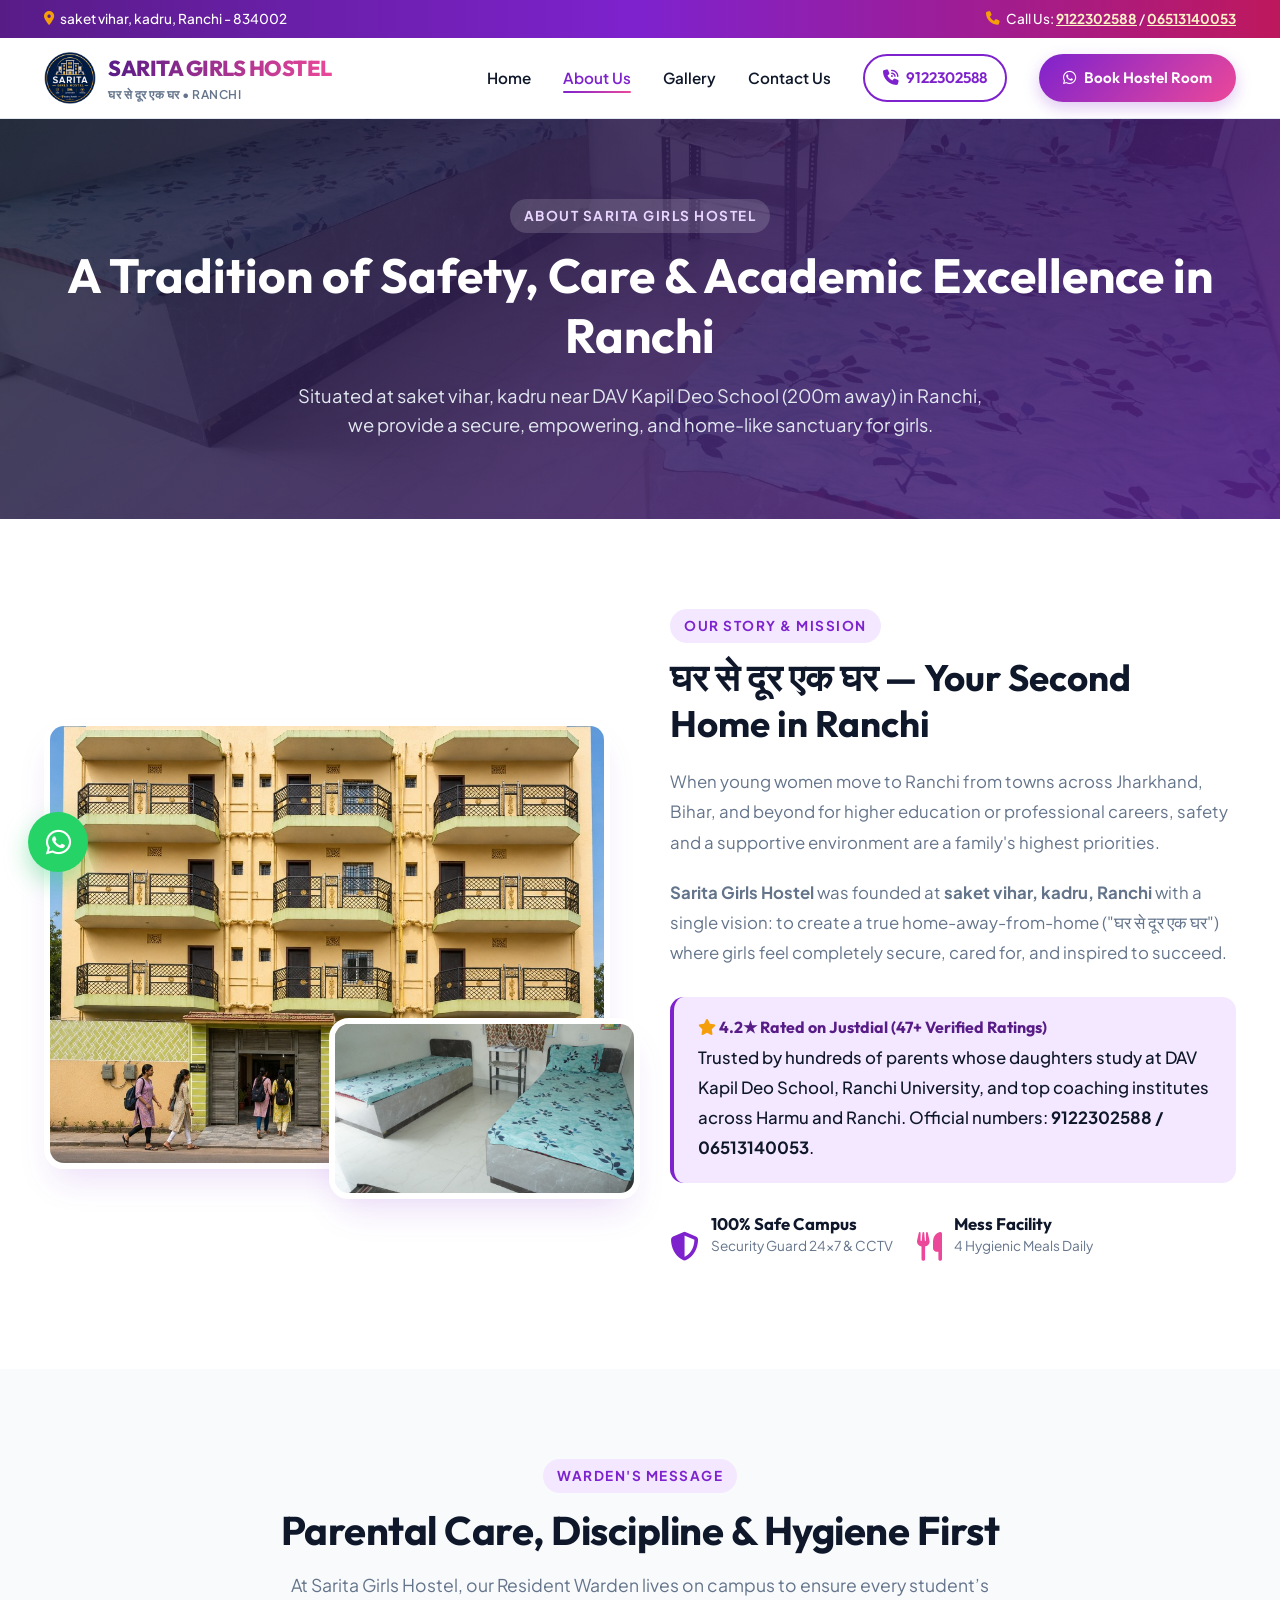
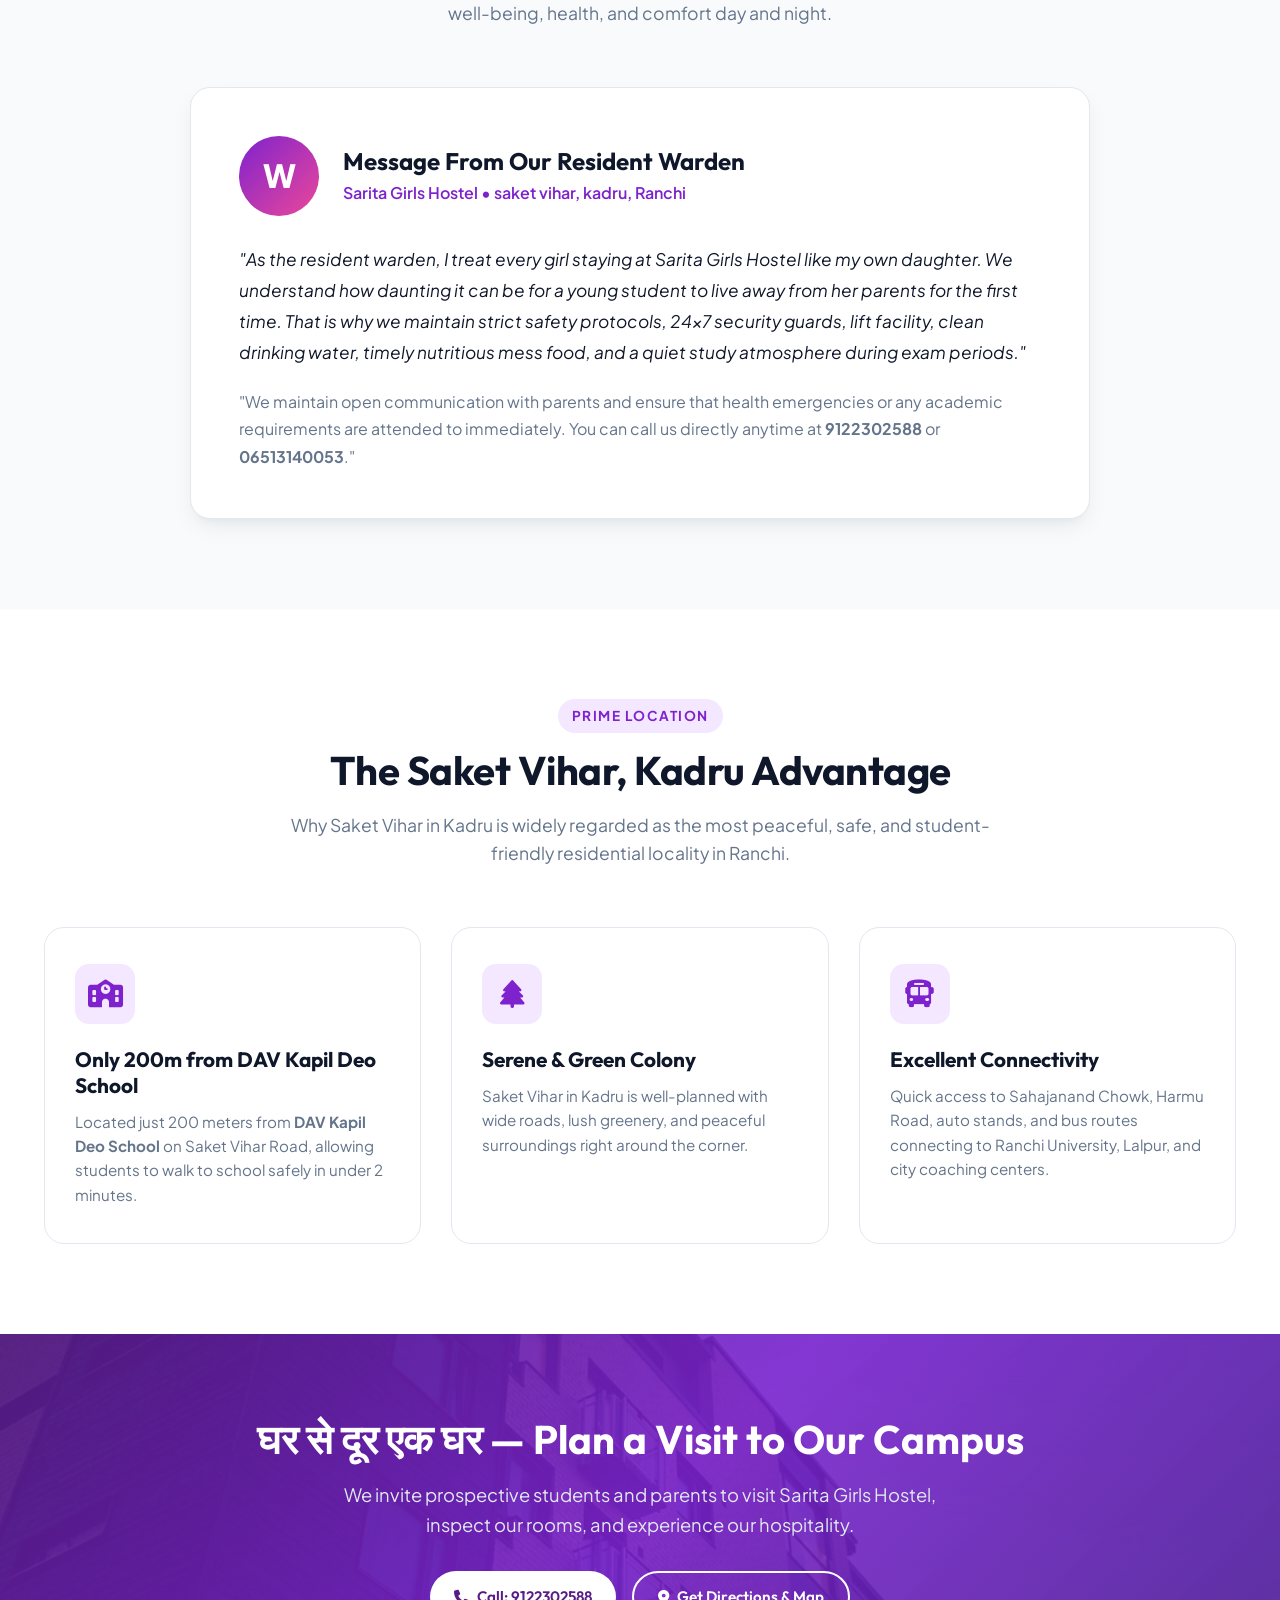
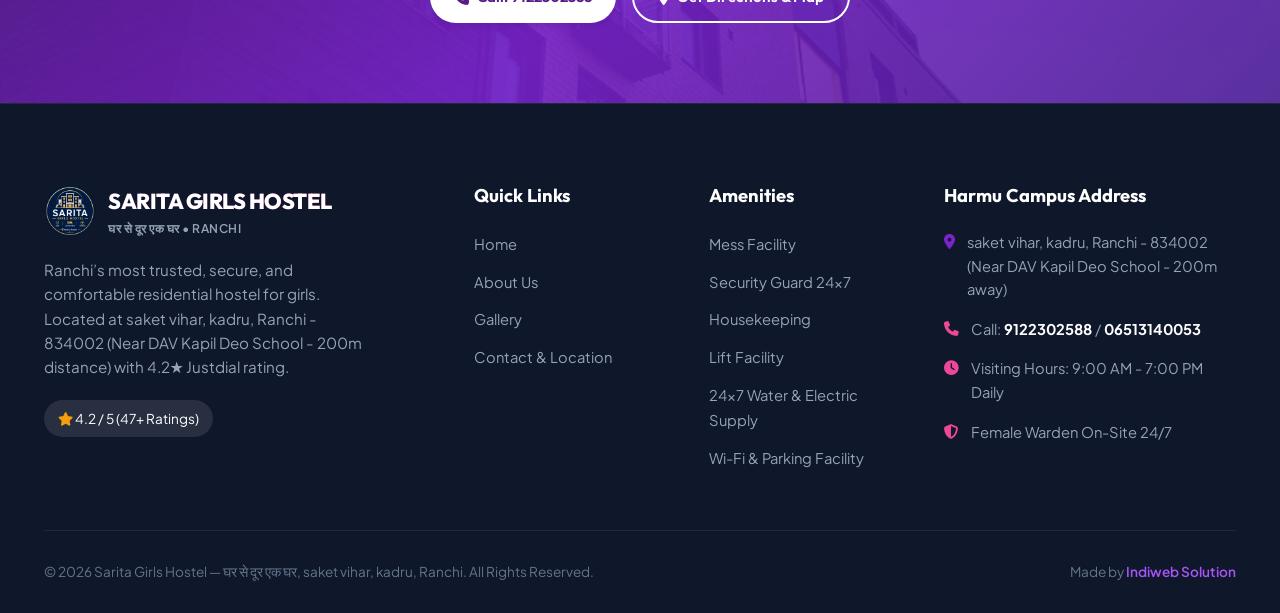
==== commit d9455519: "Update footer credit to Made by Indiweb Solution with official link" ====
--- a/about.html
+++ b/about.html
@@ -280,7 +280,7 @@
 
       <div class="footer-bottom">
         <p>&copy; 2026 Sarita Girls Hostel — घर से दूर एक घर, saket vihar, kadru, Ranchi. All Rights Reserved.</p>
-        <p>Built with care for safety, comfort, and academic success.</p>
+        <p>Made by <a href="https://indiwebsolution.in/" target="_blank" rel="noopener noreferrer" style="color: var(--primary-light); font-weight: 600;">Indiweb Solution</a></p>
       </div>
     </div>
   </footer>
--- a/style.css
+++ b/style.css
@@ -438,59 +438,6 @@
   transform: scale(1.04);
 }
 
-/* Stunning Trust Strip Below Hero Image */
-.hero-trust-bar {
-  margin-top: 24px;
-  display: grid;
-  grid-template-columns: repeat(3, 1fr);
-  gap: 16px;
-}
-
-.trust-badge-item {
-  background: rgba(255, 255, 255, 0.95);
-  backdrop-filter: blur(12px);
-  border: 1px solid rgba(226, 232, 240, 0.9);
-  padding: 16px 14px;
-  border-radius: var(--radius-md);
-  box-shadow: 0 10px 25px -5px rgba(15, 23, 42, 0.08);
-  display: flex;
-  align-items: center;
-  gap: 12px;
-  transition: all 0.3s ease;
-}
-
-.trust-badge-item:hover {
-  transform: translateY(-4px);
-  box-shadow: 0 15px 30px -5px rgba(126, 34, 206, 0.18);
-  border-color: var(--primary-light);
-  background: #ffffff;
-}
-
-.trust-icon {
-  width: 46px;
-  height: 46px;
-  border-radius: 12px;
-  display: flex;
-  align-items: center;
-  justify-content: center;
-  font-size: 1.25rem;
-  flex-shrink: 0;
-}
-
-.trust-text h4 {
-  font-size: 0.92rem;
-  font-weight: 700;
-  color: var(--text-main);
-  margin-bottom: 2px;
-}
-
-.trust-text p {
-  font-size: 0.76rem;
-  color: var(--text-muted);
-  margin: 0;
-  line-height: 1.3;
-}
-
 /* Section Common */
 .section {
   padding: 90px 0;
